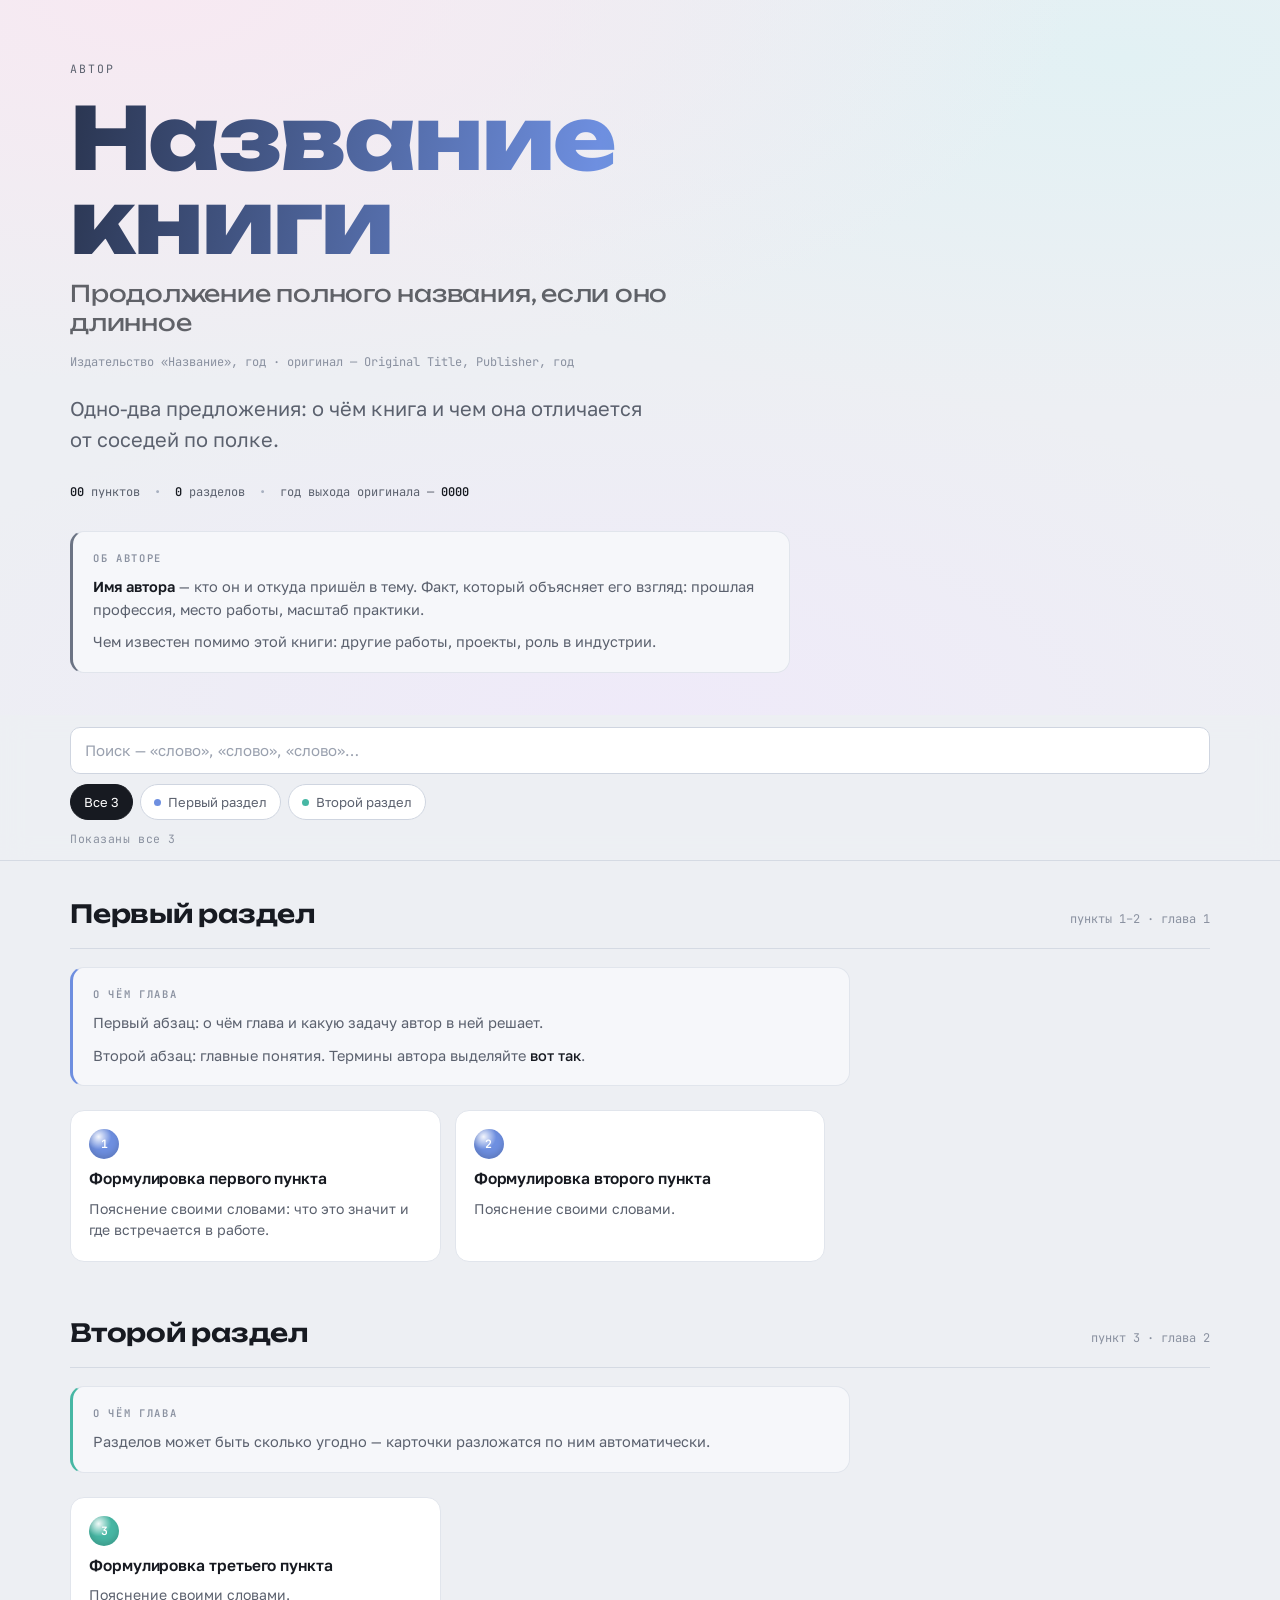
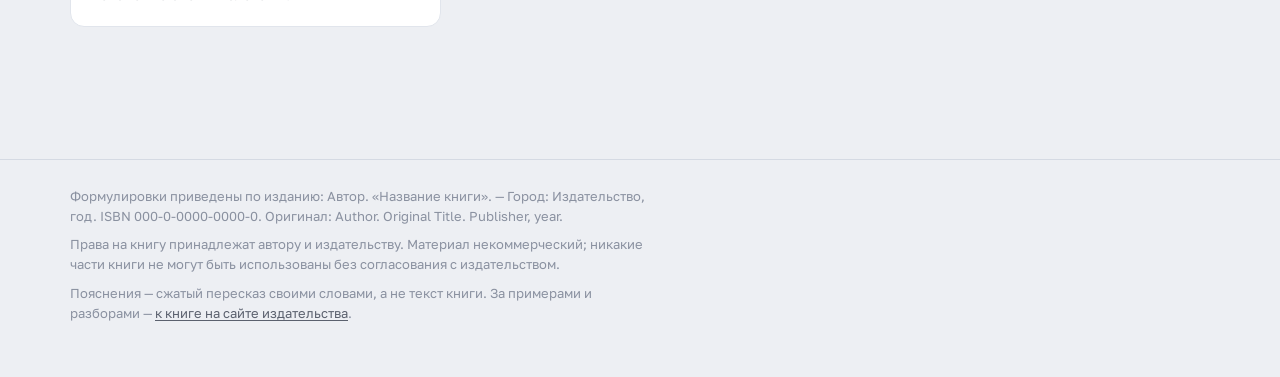
==== _template/index.html @ 8332e238 "Полка конспектов: каталог, «Жемчужины разработки» и шаблон Каталог книг на главной, первый конспект " ====
<!DOCTYPE html>
<!--
  ЗАГОТОВКА ДЛЯ НОВОГО КОНСПЕКТА
  ------------------------------
  1. Скопируйте этот файл в books/<slug>/index.html
  2. Пройдите по меткам [ЗАПОЛНИТЬ] сверху вниз — их восемь.
  3. Положите рядом README.md с выходными данными книги (образец —
     в books/zhemchuzhiny-razrabotki/README.md).
  4. Допишите объект в массив BOOKS в корневом index.html.

  Файл самодостаточный: без сборки, зависимостей и внешних скриптов.
  Единственный внешний ресурс — Google Fonts; без сети страница
  откатывается на системные шрифты и остаётся читаемой.
-->
<html lang="ru">
<head>
<meta charset="utf-8">
<meta name="viewport" content="width=device-width, initial-scale=1">
<!-- [ЗАПОЛНИТЬ 1/8] Заголовок вкладки: «Название — подзаголовок» -->
<title>Название книги — краткий подзаголовок</title>
<link rel="preconnect" href="https://fonts.googleapis.com">
<link rel="preconnect" href="https://fonts.gstatic.com" crossorigin>
<link href="https://fonts.googleapis.com/css2?family=Unbounded:wght@400;600;800&family=Golos+Text:wght@400;500;600&family=JetBrains+Mono:wght@400;600&display=swap" rel="stylesheet">
<style>
  :root{
    --shell:#EDEFF3; --ink:#171A21; --soft:#5B616E; --mute:#8A91A0; --card:#FFFFFF;
    --line:#D5DAE3; --line2:#E1E5EC;
    /* [ЗАПОЛНИТЬ 2/8] Цвет на раздел. Держитесь этой палитры —
       полка выглядит цельной, когда книги написаны одними красками. */
    --c-1:#6E8FE0; --c-2:#47B7A4; --c-3:#D9A03C;
    --c-4:#B76FB0; --c-5:#DB6072; --c-6:#8878D2; --c-7:#6C7484;
  }
  *{box-sizing:border-box;}
  html{-webkit-text-size-adjust:100%;}
  body{
    margin:0;background:var(--shell);color:var(--ink);
    font-family:"Golos Text","Segoe UI",Roboto,Helvetica,Arial,sans-serif;
    font-size:16px;line-height:1.55;-webkit-font-smoothing:antialiased;
  }
  .wrap{max-width:1180px;margin:0 auto;padding:0 20px;}

  /* HERO */
  .hero{
    position:relative;overflow:hidden;padding:60px 0 42px;
    background:
      radial-gradient(120% 90% at 12% 0%, #F7E9F2 0%, rgba(247,233,242,0) 60%),
      radial-gradient(110% 80% at 88% 8%, #E2F1F4 0%, rgba(226,241,244,0) 62%),
      radial-gradient(90% 70% at 50% 100%, #EFEAF9 0%, rgba(239,234,249,0) 70%),
      var(--shell);
  }
  .eyebrow{
    font-family:"JetBrains Mono",ui-monospace,Menlo,Consolas,monospace;
    font-size:11.5px;letter-spacing:.18em;text-transform:uppercase;
    color:var(--soft);margin:0 0 18px;
  }
  h1{
    font-family:"Unbounded","Golos Text",sans-serif;font-weight:800;
    font-size:clamp(38px,8.4vw,86px);line-height:.98;letter-spacing:-.02em;margin:0;
    background:linear-gradient(100deg,#2A3550 0%,#6E8FE0 18%,#47B7A4 34%,
      #D9A03C 50%,#B76FB0 66%,#8878D2 82%,#2A3550 100%);
    background-size:260% 100%;-webkit-background-clip:text;background-clip:text;
    color:transparent;animation:nacre 22s linear infinite;
  }
  @keyframes nacre{0%{background-position:0% 50%;}100%{background-position:260% 50%;}}
  .subtitle{
    font-family:"Unbounded","Golos Text",sans-serif;font-weight:400;
    font-size:clamp(15px,2.6vw,23px);line-height:1.24;letter-spacing:-.01em;
    color:var(--ink);opacity:.66;margin:16px 0 0;max-width:30ch;
  }
  .imprint{
    font-family:"JetBrains Mono",ui-monospace,monospace;font-size:12px;
    color:var(--mute);margin:16px 0 0;line-height:1.6;
  }
  .lede{font-size:clamp(16px,2.4vw,20px);max-width:48ch;color:var(--soft);margin:20px 0 0;}
  .facts{
    display:flex;flex-wrap:wrap;gap:10px 14px;margin:28px 0 0;padding:0;list-style:none;
    font-family:"JetBrains Mono",ui-monospace,monospace;font-size:12px;color:var(--soft);
  }
  .facts b{color:var(--ink);font-weight:600;}
  .facts li:not(:last-child)::after{content:"•";margin-left:14px;color:#A8B0C0;}
  .author{
    margin:30px 0 0;padding:18px 20px;background:#F6F7FA;border:1px solid var(--line2);
    border-radius:14px;border-left:3px solid var(--c-7);max-width:72ch;
  }
  .author h2{
    margin:0 0 10px;font-family:"JetBrains Mono",ui-monospace,monospace;
    font-size:10.5px;letter-spacing:.16em;text-transform:uppercase;
    color:var(--mute);font-weight:600;
  }
  .author p{margin:0 0 10px;font-size:14.5px;color:var(--soft);}
  .author p:last-child{margin-bottom:0;}
  .author b{color:var(--ink);font-weight:600;}

  /* CONTROLS — поиск и фильтр по разделам */
  .controls{
    position:sticky;top:0;z-index:20;background:rgba(237,239,243,.88);
    backdrop-filter:blur(14px);-webkit-backdrop-filter:blur(14px);
    border-bottom:1px solid var(--line);padding:12px 0;
  }
  .controls .wrap{display:flex;flex-direction:column;gap:10px;}
  .search{
    width:100%;font:inherit;font-size:15px;padding:11px 14px;
    border:1px solid #CFD5E0;border-radius:10px;background:#fff;color:var(--ink);
  }
  .search::placeholder{color:#9AA1AF;}
  .search:focus{outline:2px solid #6E8FE0;outline-offset:1px;border-color:transparent;}
  .chips{display:flex;gap:7px;overflow-x:auto;padding-bottom:2px;margin:0;
    -ms-overflow-style:none;scrollbar-width:none;}
  .chips::-webkit-scrollbar{display:none;}
  /* Мышью горизонтальную полосу не прокрутить, а скроллбар скрыт — последний
     раздел оказывался недостижим. Там, где есть курсор, переносим на следующую
     строку; на тач-устройствах полоса листается пальцем и остаётся в одну. */
  @media (hover:hover) and (pointer:fine){
    .chips{flex-wrap:wrap;overflow-x:visible;padding-bottom:0;}
  }
  .chip{
    flex:0 0 auto;font:inherit;font-size:13px;padding:7px 13px;border-radius:999px;
    border:1px solid #CFD5E0;background:#fff;color:var(--soft);cursor:pointer;white-space:nowrap;
    transition:background .15s,color .15s,border-color .15s;
  }
  .chip:hover{border-color:#A8B0C0;}
  .chip:focus-visible{outline:2px solid var(--ink);outline-offset:2px;}
  .chip[aria-pressed="true"]{background:var(--ink);border-color:var(--ink);color:#fff;}
  .chip .dot{display:inline-block;width:7px;height:7px;border-radius:50%;
    margin-right:7px;vertical-align:1px;background:currentColor;}
  .tally{font-family:"JetBrains Mono",ui-monospace,monospace;font-size:11.5px;
    color:var(--mute);letter-spacing:.05em;}

  /* SECTIONS */
  /* main.wrap, а не main: .wrap задаёт padding:0 20px и по специфичности
     перебивает голый тег — вертикальные отступы иначе не применяются. */
  main.wrap{padding:34px 20px 80px;}
  .sect{margin:0 0 52px;scroll-margin-top:140px;}
  .sect-head{display:flex;align-items:baseline;gap:12px;flex-wrap:wrap;
    padding:0 0 14px;margin:0 0 18px;border-bottom:1px solid var(--line);}
  .sect-head h2{font-family:"Unbounded","Golos Text",sans-serif;font-weight:600;
    font-size:clamp(19px,3vw,25px);letter-spacing:-.01em;margin:0;}
  .sect-head .range{font-family:"JetBrains Mono",ui-monospace,monospace;
    font-size:12px;color:var(--mute);margin-left:auto;white-space:nowrap;}

  .intro{
    margin:0 0 24px;padding:18px 20px;background:#F6F7FA;
    border:1px solid var(--line2);border-radius:14px;border-left:3px solid var(--hue,#C3C9D6);
    max-width:78ch;
  }
  .intro h4{
    margin:0 0 10px;font-family:"JetBrains Mono",ui-monospace,monospace;
    font-size:10.5px;letter-spacing:.16em;text-transform:uppercase;
    color:var(--mute);font-weight:600;
  }
  .intro p{margin:0 0 10px;font-size:14.5px;color:var(--soft);}
  .intro p:last-child{margin-bottom:0;}
  .intro em{color:var(--ink);font-style:normal;font-weight:500;}

  .grid{display:grid;gap:14px;grid-template-columns:1fr;}
  @media (min-width:700px){.grid{grid-template-columns:1fr 1fr;}}
  @media (min-width:1080px){.grid{grid-template-columns:1fr 1fr 1fr;}}

  .card{
    background:var(--card);border:1px solid var(--line2);border-radius:14px;
    padding:18px 18px 20px;display:flex;flex-direction:column;gap:9px;
    transition:transform .18s ease,box-shadow .18s ease,border-color .18s ease;
  }
  .card:hover{transform:translateY(-2px);border-color:#D2D8E2;
    box-shadow:0 10px 26px -14px rgba(23,26,33,.30);}
  .pearl{
    width:30px;height:30px;border-radius:50%;display:grid;place-items:center;
    font-family:"JetBrains Mono",ui-monospace,monospace;font-size:11.5px;font-weight:600;color:#fff;
    background:radial-gradient(circle at 32% 26%, rgba(255,255,255,.92) 0%, rgba(255,255,255,0) 42%),var(--hue);
    box-shadow:inset 0 -3px 6px rgba(0,0,0,.16);flex:0 0 auto;
  }
  .card h3{font-size:15.5px;font-weight:600;line-height:1.34;letter-spacing:-.005em;margin:0;}
  .card p{margin:0;font-size:14px;color:var(--soft);}

  .empty{text-align:center;padding:70px 20px;color:var(--soft);}
  .empty strong{display:block;font-size:19px;color:var(--ink);margin-bottom:6px;
    font-family:"Unbounded","Golos Text",sans-serif;font-weight:600;}
  [hidden]{display:none !important;}

  footer{border-top:1px solid var(--line);padding:26px 0 46px;font-size:13px;color:var(--mute);}
  footer p{margin:0 0 8px;max-width:74ch;}
  footer a{color:var(--soft);text-decoration:underline;text-underline-offset:2px;}
  footer a:hover{color:var(--ink);}

  @media (prefers-reduced-motion:reduce){*{animation:none !important;transition:none !important;}}
</style>
</head>
<body>

<header class="hero">
  <div class="wrap">
    <!-- [ЗАПОЛНИТЬ 3/8] Шапка. В h1 — короткое название, длинный «хвост»
         полного названия уносите в .subtitle, иначе он не влезет в экран.
         В .imprint — издательство и год, а для переводных книг ещё и оригинал. -->
    <p class="eyebrow">Автор</p>
    <h1>Название<br>книги</h1>
    <p class="subtitle">Продолжение полного названия, если оно длинное</p>
    <p class="imprint">Издательство «Название», год · оригинал — Original Title, Publisher, год</p>
    <p class="lede">Одно-два предложения: о чём книга и чем она отличается от соседей по полке.</p>
    <ul class="facts">
      <!-- Цифры, которые дают масштаб. Три-пять штук, больше не читается. -->
      <li><b>00</b> пунктов</li>
      <li><b>0</b> разделов</li>
      <li>год выхода оригинала — <b>0000</b></li>
    </ul>
    <!-- [ЗАПОЛНИТЬ 4/8] Об авторе: откуда он, чем известен, почему написал
         именно эту книгу. Два-три абзаца, без пересказа биографии целиком. -->
    <section class="author">
      <h2>Об авторе</h2>
      <p><b>Имя автора</b> — кто он и откуда пришёл в тему. Факт, который объясняет
        его взгляд: прошлая профессия, место работы, масштаб практики.</p>
      <p>Чем известен помимо этой книги: другие работы, проекты, роль в индустрии.</p>
    </section>
  </div>
</header>

<div class="controls">
  <div class="wrap">
    <!-- [ЗАПОЛНИТЬ 5/8] Подсказка в поиске: три реальных слова из вашего материала -->
    <input class="search" id="q" type="search" placeholder="Поиск — «слово», «слово», «слово»…" aria-label="Поиск">
    <div class="chips" id="chips" role="group" aria-label="Фильтр по разделам"></div>
    <span class="tally" id="tally"></span>
  </div>
</div>

<main class="wrap" id="main"></main>

<div class="empty" id="empty" hidden>
  <strong>Ничего не нашлось</strong>
  Попробуйте другое слово или сбросьте фильтр.
</div>

<footer>
  <div class="wrap">
    <!-- [ЗАПОЛНИТЬ 6/8] Выходные данные и права. Обязательны: полное название,
         издательство, год, ISBN, оригинал и ссылка, где книгу купить. -->
    <p>Формулировки приведены по изданию: Автор. «Название книги». — Город: Издательство, год.
      ISBN 000-0-0000-0000-0. Оригинал: Author. Original Title. Publisher, year.</p>
    <p>Права на книгу принадлежат автору и издательству. Материал некоммерческий;
      никакие части книги не могут быть использованы без согласования с издательством.</p>
    <p>Пояснения — сжатый пересказ своими словами, а не текст книги. За примерами и разборами —
      <a href="https://example.com/">к книге на сайте издательства</a>.</p>
  </div>
</footer>

<script>
/* [ЗАПОЛНИТЬ 7/8] РАЗДЕЛЫ.
   id    — короткий латинский ключ, им же помечаются пункты в массиве L ниже
   hue   — переменная цвета из :root
   range — что и где в книге: «пункты 1–16 · глава 2»
   intro — резюме введения к главе, 1–3 абзаца. Внутри можно <em> для акцентов. */
const CATS = [
  {id:'one', name:'Первый раздел', hue:'var(--c-1)', range:'пункты 1–2 · глава 1',
   intro:[
     'Первый абзац: о чём глава и какую задачу автор в ней решает.',
     'Второй абзац: главные понятия. Термины автора выделяйте <em>вот так</em>.'
   ]},
  {id:'two', name:'Второй раздел', hue:'var(--c-2)', range:'пункт 3 · глава 2',
   intro:[
     'Разделов может быть сколько угодно — карточки разложатся по ним автоматически.'
   ]}
];

/* [ЗАПОЛНИТЬ 8/8] ПУНКТЫ: [id раздела, номер, формулировка, пояснение].
   Формулировка — как в книге, с указанием источника в подвале.
   Пояснение — своими словами, одна-две фразы: почему это важно на практике. */
const L = [
['one',1,'Формулировка первого пункта','Пояснение своими словами: что это значит и где встречается в работе.'],
['one',2,'Формулировка второго пункта','Пояснение своими словами.'],

['two',3,'Формулировка третьего пункта','Пояснение своими словами.']
];

/* Ниже менять нечего — рендер, поиск и фильтр работают от массивов выше. */
const main=document.getElementById('main'), chipsBox=document.getElementById('chips'),
      tally=document.getElementById('tally'), empty=document.getElementById('empty'),
      q=document.getElementById('q');
const TOTAL=L.length;
let active='all';

CATS.forEach(c=>{
  const s=document.createElement('section');
  s.className='sect'; s.dataset.cat=c.id;
  s.innerHTML=`<div class="sect-head"><h2>${c.name}</h2><span class="range">${c.range}</span></div>
    <div class="intro" style="--hue:${c.hue}"><h4>О чём глава</h4>${c.intro.map(p=>`<p>${p}</p>`).join('')}</div>
    <div class="grid"></div>`;
  const grid=s.querySelector('.grid');
  L.filter(l=>l[0]===c.id).forEach(l=>{
    const card=document.createElement('article');
    card.className='card';
    card.dataset.text=(l[2]+' '+l[3]).toLowerCase();
    card.innerHTML=`<span class="pearl" style="--hue:${c.hue}">${l[1]}</span>
      <h3>${l[2]}</h3><p>${l[3]}</p>`;
    grid.appendChild(card);
  });
  main.appendChild(s);
});

function makeChip(id,label,hue){
  const b=document.createElement('button');
  b.className='chip'; b.type='button'; b.dataset.cat=id;
  b.setAttribute('aria-pressed', id===active);
  b.innerHTML = hue ? `<span class="dot" style="color:${hue}"></span>${label}` : label;
  b.addEventListener('click',()=>{active=id;apply();});
  chipsBox.appendChild(b);
}
makeChip('all',`Все ${TOTAL}`,null);
CATS.forEach(c=>makeChip(c.id,c.name,c.hue));

function apply(){
  const term=q.value.trim().toLowerCase();
  let shown=0;
  document.querySelectorAll('.sect').forEach(s=>{
    const catOk = active==='all' || active===s.dataset.cat;
    let n=0;
    s.querySelectorAll('.card').forEach(card=>{
      const ok = catOk && (!term || card.dataset.text.includes(term));
      card.hidden=!ok; if(ok) n++;
    });
    s.hidden = n===0;
    const intro=s.querySelector('.intro');
    if(intro) intro.hidden = !!term;
    shown+=n;
  });
  document.querySelectorAll('.chip').forEach(b=>b.setAttribute('aria-pressed', b.dataset.cat===active));
  tally.textContent = shown===TOTAL ? `Показаны все ${TOTAL}` : `Показано ${shown} из ${TOTAL}`;
  empty.hidden = shown>0;
}
q.addEventListener('input',apply);
apply();
</script>
</body>
</html>
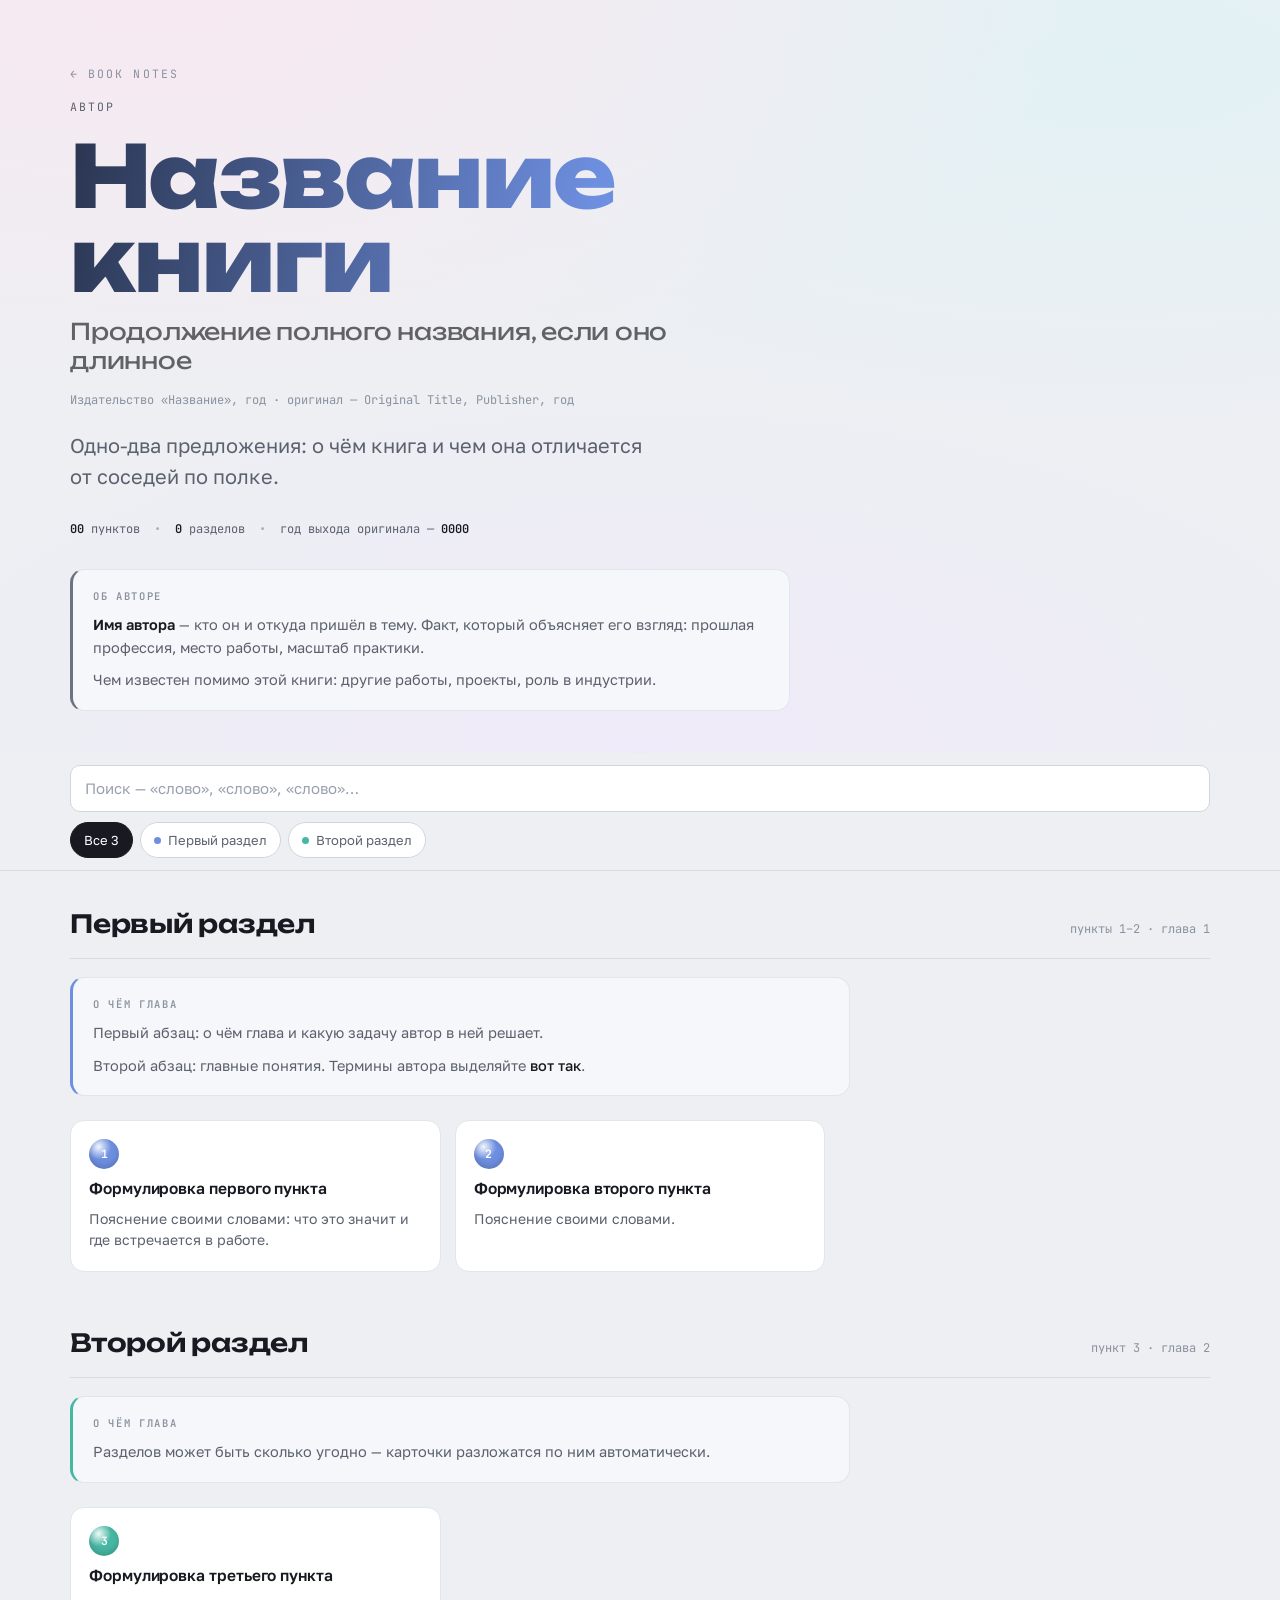
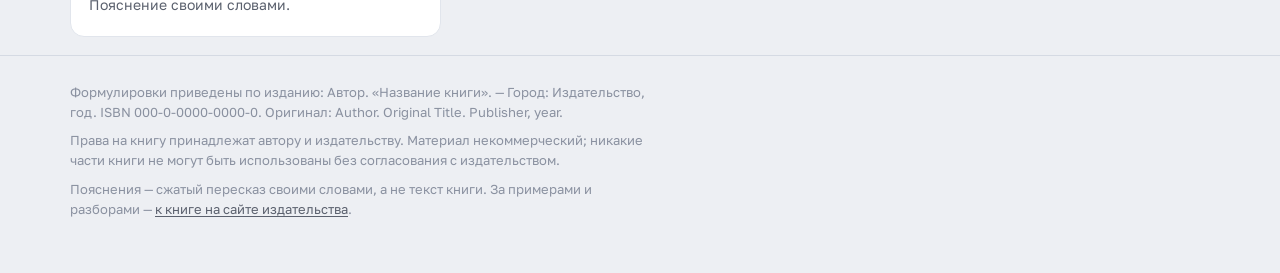
==== commit 78a7dc8c: "Полоса прочитанного, кнопка наверх и переработанная шапка каталога Каталог: - шапка сжата до рубрики" ====
--- a/_template/index.html
+++ b/_template/index.html
@@ -53,6 +53,15 @@
     font-size:11.5px;letter-spacing:.18em;text-transform:uppercase;
     color:var(--soft);margin:0 0 18px;
   }
+  /* Возврат на полку. Путь относительный: books/<slug>/ → корень */
+  .back{
+    display:inline-block;font-family:"JetBrains Mono",ui-monospace,Menlo,Consolas,monospace;
+    font-size:11.5px;letter-spacing:.18em;text-transform:uppercase;
+    color:var(--mute);text-decoration:none;margin:0 0 14px;
+    border-bottom:1px solid transparent;transition:color .15s,border-color .15s;
+  }
+  .back:hover{color:var(--ink);border-bottom-color:#C3C9D6;}
+  .back:focus-visible{outline:2px solid var(--ink);outline-offset:3px;}
   h1{
     font-family:"Unbounded","Golos Text",sans-serif;font-weight:800;
     font-size:clamp(38px,8.4vw,86px);line-height:.98;letter-spacing:-.02em;margin:0;
@@ -123,14 +132,15 @@
   .chip[aria-pressed="true"]{background:var(--ink);border-color:var(--ink);color:#fff;}
   .chip .dot{display:inline-block;width:7px;height:7px;border-radius:50%;
     margin-right:7px;vertical-align:1px;background:currentColor;}
-  .tally{font-family:"JetBrains Mono",ui-monospace,monospace;font-size:11.5px;
-    color:var(--mute);letter-spacing:.05em;}
 
   /* SECTIONS */
   /* main.wrap, а не main: .wrap задаёт padding:0 20px и по специфичности
      перебивает голый тег — вертикальные отступы иначе не применяются. */
-  main.wrap{padding:34px 20px 80px;}
+  main.wrap{padding:34px 20px 18px;}
   .sect{margin:0 0 52px;scroll-margin-top:140px;}
+  /* У последнего раздела поле снизу лишнее — оно складывалось с отступом main
+     и давало огромный провал перед футером. */
+  .sect:last-child{margin-bottom:0;}
   .sect-head{display:flex;align-items:baseline;gap:12px;flex-wrap:wrap;
     padding:0 0 14px;margin:0 0 18px;border-bottom:1px solid var(--line);}
   .sect-head h2{font-family:"Unbounded","Golos Text",sans-serif;font-weight:600;
@@ -182,16 +192,45 @@
   footer a{color:var(--soft);text-decoration:underline;text-underline-offset:2px;}
   footer a:hover{color:var(--ink);}
 
+  /* Полоса прочитанного. Тянется по верхней кромке окна поверх липкой панели.
+     Ширину гоню через scaleX — трансформации дешевле, чем пересчёт width.
+     Именно 100vw, а не 100%: процент у фиксированного элемента считается от
+     области содержимого и не достаёт до края окна на ширину скроллбара. */
+  .progress{
+    position:fixed;left:0;top:0;height:3px;width:100vw;z-index:40;
+    transform:scaleX(0);transform-origin:0 50%;pointer-events:none;
+    background:linear-gradient(90deg,#6E8FE0 0%,#47B7A4 25%,#D9A03C 50%,#B76FB0 75%,#8878D2 100%);
+  }
+
+  /* Возврат наверх. Появляется, когда прокрутили больше половины страницы */
+  .totop{
+    position:fixed;left:22px;bottom:22px;z-index:30;
+    width:44px;height:44px;border-radius:50%;padding:0;
+    border:1px solid var(--line);background:rgba(255,255,255,.92);
+    backdrop-filter:blur(10px);-webkit-backdrop-filter:blur(10px);
+    color:var(--ink);font:inherit;font-size:18px;line-height:1;cursor:pointer;
+    display:grid;place-items:center;
+    box-shadow:0 10px 26px -14px rgba(23,26,33,.45);
+    opacity:0;visibility:hidden;transform:translateY(8px);
+    transition:opacity .2s ease,transform .2s ease,visibility .2s,border-color .15s;
+  }
+  .totop.on{opacity:1;visibility:visible;transform:none;}
+  .totop:hover{border-color:#A8B0C0;}
+  .totop:focus-visible{outline:2px solid var(--ink);outline-offset:3px;}
+
   @media (prefers-reduced-motion:reduce){*{animation:none !important;transition:none !important;}}
 </style>
 </head>
 <body>
+
+<div class="progress" id="progress" aria-hidden="true"></div>
 
 <header class="hero">
   <div class="wrap">
     <!-- [ЗАПОЛНИТЬ 3/8] Шапка. В h1 — короткое название, длинный «хвост»
          полного названия уносите в .subtitle, иначе он не влезет в экран.
          В .imprint — издательство и год, а для переводных книг ещё и оригинал. -->
+    <a class="back" href="../../">← Book Notes</a>
     <p class="eyebrow">Автор</p>
     <h1>Название<br>книги</h1>
     <p class="subtitle">Продолжение полного названия, если оно длинное</p>
@@ -219,7 +258,6 @@
     <!-- [ЗАПОЛНИТЬ 5/8] Подсказка в поиске: три реальных слова из вашего материала -->
     <input class="search" id="q" type="search" placeholder="Поиск — «слово», «слово», «слово»…" aria-label="Поиск">
     <div class="chips" id="chips" role="group" aria-label="Фильтр по разделам"></div>
-    <span class="tally" id="tally"></span>
   </div>
 </div>
 
@@ -242,6 +280,8 @@
       <a href="https://example.com/">к книге на сайте издательства</a>.</p>
   </div>
 </footer>
+
+<button class="totop" id="totop" type="button" aria-label="Наверх" title="Наверх">↑</button>
 
 <script>
 /* [ЗАПОЛНИТЬ 7/8] РАЗДЕЛЫ.
@@ -273,8 +313,7 @@
 
 /* Ниже менять нечего — рендер, поиск и фильтр работают от массивов выше. */
 const main=document.getElementById('main'), chipsBox=document.getElementById('chips'),
-      tally=document.getElementById('tally'), empty=document.getElementById('empty'),
-      q=document.getElementById('q');
+      empty=document.getElementById('empty'), q=document.getElementById('q');
 const TOTAL=L.length;
 let active='all';
 
@@ -323,9 +362,26 @@
     shown+=n;
   });
   document.querySelectorAll('.chip').forEach(b=>b.setAttribute('aria-pressed', b.dataset.cat===active));
-  tally.textContent = shown===TOTAL ? `Показаны все ${TOTAL}` : `Показано ${shown} из ${TOTAL}`;
   empty.hidden = shown>0;
+  onScroll();
 }
+
+/* Полоса прочитанного и кнопка «наверх». Оба считаются от прокручиваемой
+   высоты, а она меняется при фильтрации, — поэтому onScroll зовётся и из apply. */
+const toTop=document.getElementById('totop'), bar=document.getElementById('progress');
+function onScroll(){
+  const scrollable=document.documentElement.scrollHeight-innerHeight;
+  const read = scrollable>0 ? Math.min(scrollY/scrollable,1) : 0;
+  bar.style.transform=`scaleX(${read})`;
+  toTop.classList.toggle('on', scrollable>240 && scrollY>scrollable/2);
+}
+addEventListener('scroll',onScroll,{passive:true});
+addEventListener('resize',onScroll);
+toTop.addEventListener('click',()=>{
+  const reduce=matchMedia('(prefers-reduced-motion:reduce)').matches;
+  scrollTo({top:0,behavior:reduce?'auto':'smooth'});
+});
+
 q.addEventListener('input',apply);
 apply();
 </script>
